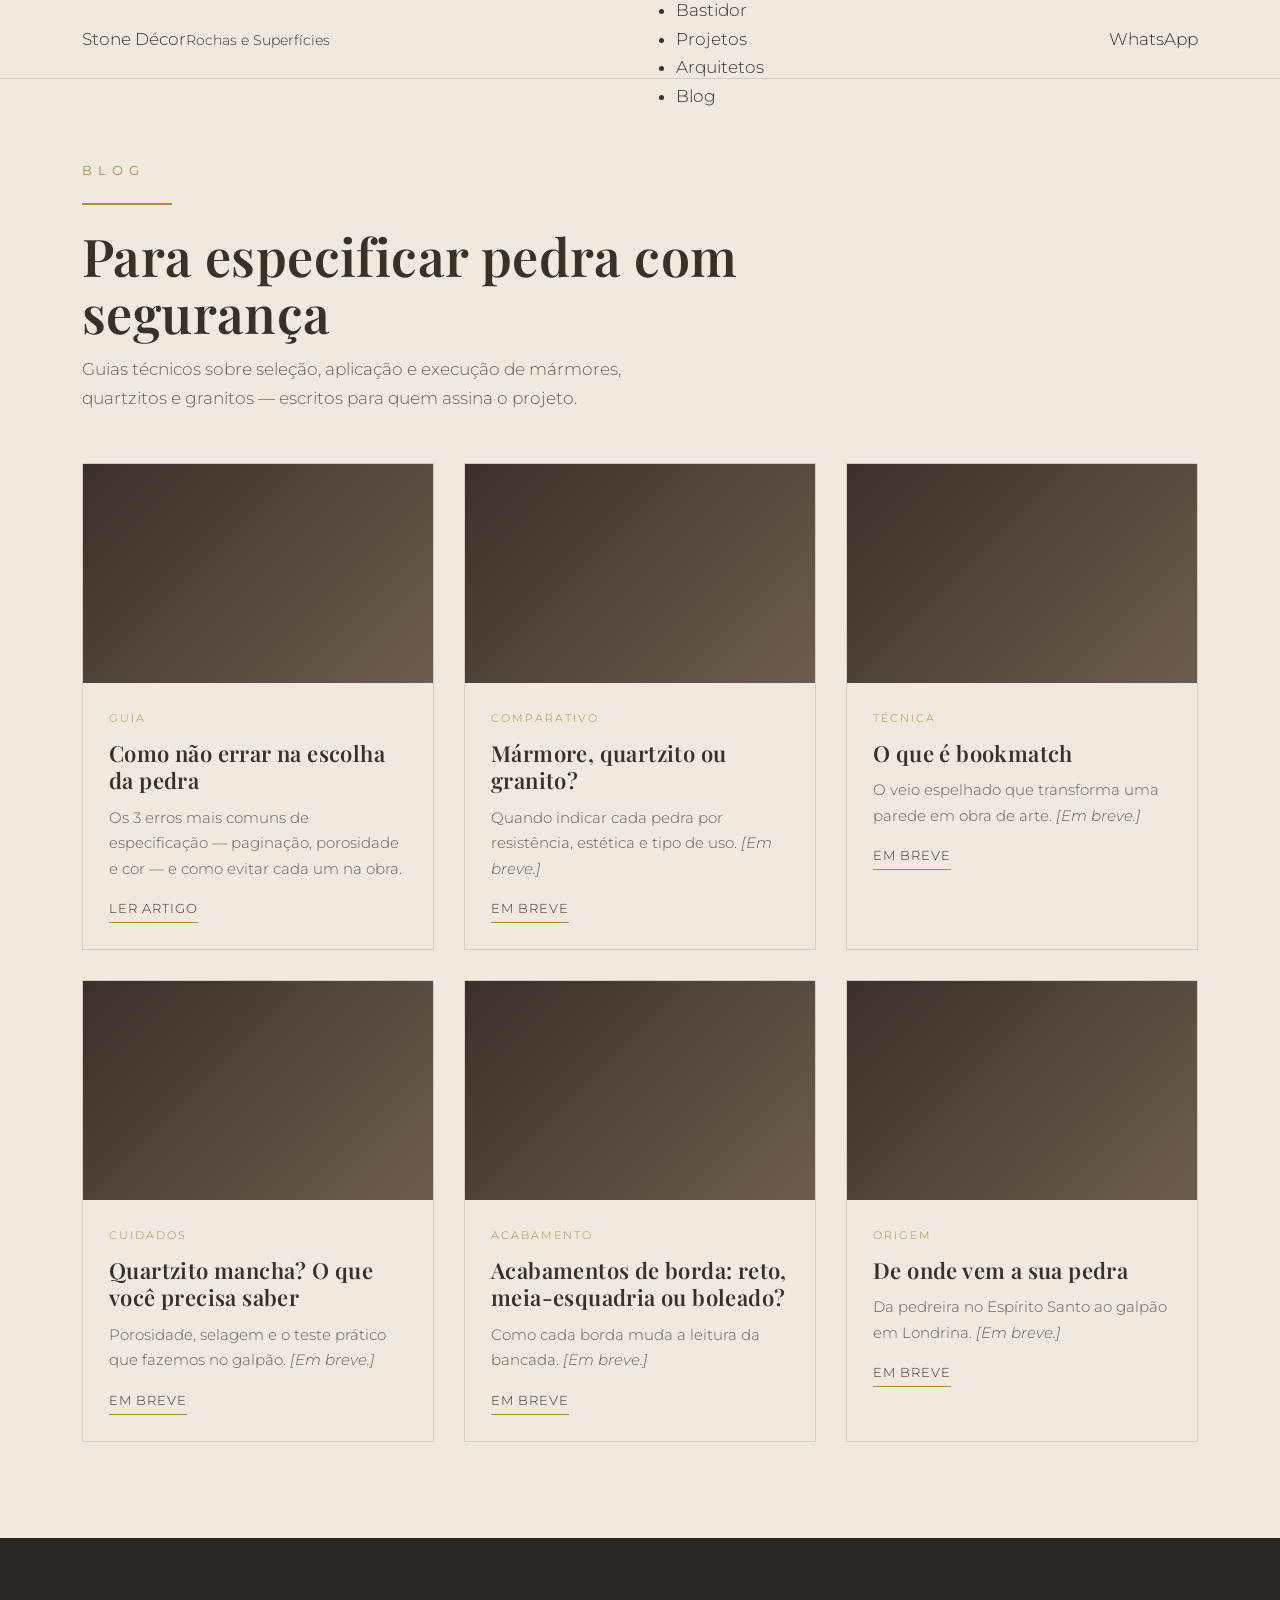
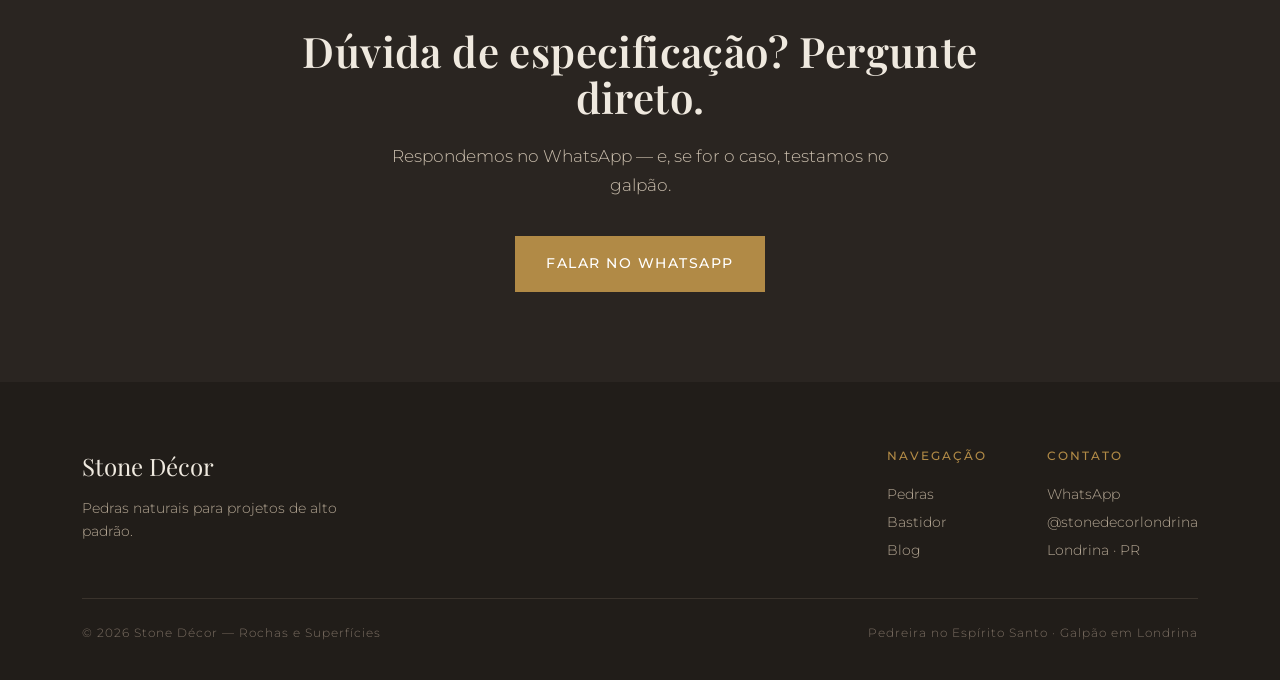
==== blog.html @ d8c4a052 "Site Stone Décor — landing + blog (v1) Co-Authored-By: Claude Opus 4.8 <noreply@anthropic.com>" ====
<!doctype html>
<html lang="pt-BR">
<head>
<meta charset="utf-8">
<meta name="viewport" content="width=device-width,initial-scale=1">
<title>Blog — Stone Décor | Conteúdo para especificar pedra com segurança</title>
<meta name="description" content="Guias técnicos sobre mármore, quartzito e granito para arquitetos e designers. Como escolher, especificar e evitar erros na obra.">
<link rel="stylesheet" href="styles.css">
</head>
<body>

<header>
  <div class="navwrap">
    <a class="brand" href="index.html">Stone Décor<small>Rochas e Superfícies</small></a>
    <ul>
      <li><a href="index.html#pedras">Pedras</a></li>
      <li><a href="index.html#prova">Bastidor</a></li>
      <li><a href="index.html#projetos">Projetos</a></li>
      <li><a href="index.html#arquiteto">Arquitetos</a></li>
      <li><a href="blog.html">Blog</a></li>
    </ul>
    <a class="wa" href="https://wa.me/5543000000000" target="_blank" rel="noopener">WhatsApp</a>
  </div>
</header>

<section style="padding-top:80px;padding-bottom:30px">
  <div class="wrap">
    <div class="kicker">Blog</div>
    <div class="rule"></div>
    <h2 style="font-size:clamp(32px,5vw,52px);max-width:720px">Para especificar pedra com segurança</h2>
    <p style="color:var(--muted);max-width:560px;margin-top:14px">Guias técnicos sobre seleção, aplicação e execução de mármores, quartzitos e granitos — escritos para quem assina o projeto.</p>
  </div>
</section>

<section style="padding-top:20px">
  <div class="wrap">
    <div class="posts">
      <a class="post" href="blog/como-nao-errar-na-escolha-da-pedra.html">
        <div class="ph"></div>
        <div class="body"><div class="tagp">Guia</div><h3>Como não errar na escolha da pedra</h3><p>Os 3 erros mais comuns de especificação — paginação, porosidade e cor — e como evitar cada um na obra.</p><span class="more">Ler artigo</span></div>
      </a>
      <a class="post" href="blog/como-nao-errar-na-escolha-da-pedra.html">
        <div class="ph"></div>
        <div class="body"><div class="tagp">Comparativo</div><h3>Mármore, quartzito ou granito?</h3><p>Quando indicar cada pedra por resistência, estética e tipo de uso. <em>[Em breve.]</em></p><span class="more">Em breve</span></div>
      </a>
      <a class="post" href="blog/como-nao-errar-na-escolha-da-pedra.html">
        <div class="ph"></div>
        <div class="body"><div class="tagp">Técnica</div><h3>O que é bookmatch</h3><p>O veio espelhado que transforma uma parede em obra de arte. <em>[Em breve.]</em></p><span class="more">Em breve</span></div>
      </a>
      <a class="post" href="blog/como-nao-errar-na-escolha-da-pedra.html">
        <div class="ph"></div>
        <div class="body"><div class="tagp">Cuidados</div><h3>Quartzito mancha? O que você precisa saber</h3><p>Porosidade, selagem e o teste prático que fazemos no galpão. <em>[Em breve.]</em></p><span class="more">Em breve</span></div>
      </a>
      <a class="post" href="blog/como-nao-errar-na-escolha-da-pedra.html">
        <div class="ph"></div>
        <div class="body"><div class="tagp">Acabamento</div><h3>Acabamentos de borda: reto, meia-esquadria ou boleado?</h3><p>Como cada borda muda a leitura da bancada. <em>[Em breve.]</em></p><span class="more">Em breve</span></div>
      </a>
      <a class="post" href="blog/como-nao-errar-na-escolha-da-pedra.html">
        <div class="ph"></div>
        <div class="body"><div class="tagp">Origem</div><h3>De onde vem a sua pedra</h3><p>Da pedreira no Espírito Santo ao galpão em Londrina. <em>[Em breve.]</em></p><span class="more">Em breve</span></div>
      </a>
    </div>
  </div>
</section>

<section class="cta" style="padding:90px 0">
  <div class="wrap">
    <h2 style="font-size:clamp(28px,4vw,42px)">Dúvida de especificação? Pergunte direto.</h2>
    <p>Respondemos no WhatsApp — e, se for o caso, testamos no galpão.</p>
    <a class="btn solid" href="https://wa.me/5543000000000" target="_blank" rel="noopener">Falar no WhatsApp</a>
  </div>
</section>

<footer>
  <div class="wrap">
    <div class="top">
      <div><div class="brand">Stone Décor</div><p style="margin-top:10px;max-width:280px">Pedras naturais para projetos de alto padrão.</p></div>
      <div class="cols">
        <div><h4>Navegação</h4><ul><li><a href="index.html#pedras">Pedras</a></li><li><a href="index.html#prova">Bastidor</a></li><li><a href="blog.html">Blog</a></li></ul></div>
        <div><h4>Contato</h4><ul><li><a href="https://wa.me/5543000000000" target="_blank" rel="noopener">WhatsApp</a></li><li><a href="https://instagram.com/stonedecorlondrina" target="_blank" rel="noopener">@stonedecorlondrina</a></li><li>Londrina · PR</li></ul></div>
      </div>
    </div>
    <div class="bottom"><span>© 2026 Stone Décor — Rochas e Superfícies</span><span>Pedreira no Espírito Santo · Galpão em Londrina</span></div>
  </div>
</footer>

</body>
</html>
---- styles.css ----
@import url('https://fonts.googleapis.com/css2?family=Playfair+Display:ital,wght@0,500;0,600;0,700;1,500&family=Montserrat:wght@300;400;500&display=swap');

:root{
  --espresso:#3a302a; --gold:#b18a46; --cream:#efe9df; --dark:#2a2521; --muted:#6b5d50;
  --cream-2:#e6dfd2; --line:#d6cdbd;
  --serif:'Playfair Display',serif; --sans:'Montserrat',sans-serif;
  --wrap:1180px;
}
*{margin:0;padding:0;box-sizing:border-box}
html{scroll-behavior:smooth}
body{font-family:var(--sans);font-weight:300;color:var(--espresso);background:var(--cream);line-height:1.7;font-size:17px;-webkit-font-smoothing:antialiased}
img{max-width:100%;display:block}
a{color:inherit;text-decoration:none}
.wrap{max-width:var(--wrap);margin:0 auto;padding:0 32px}
h1,h2,h3{font-family:var(--serif);font-weight:600;line-height:1.1;letter-spacing:.4px}
.kicker{font-family:var(--sans);font-weight:400;font-size:13px;letter-spacing:6px;text-transform:uppercase;color:var(--gold)}
.rule{width:90px;height:2px;background:var(--gold);margin:22px 0}
.btn{display:inline-block;font-family:var(--sans);font-weight:500;font-size:14px;letter-spacing:1.5px;text-transform:uppercase;padding:15px 30px;border:1.5px solid var(--gold);color:var(--espresso);background:transparent;transition:.25s;cursor:pointer}
.btn:hover{background:var(--gold);color:#fff}
.btn.solid{background:var(--gold);color:#fff}
.btn.solid:hover{background:var(--espresso);border-color:var(--espresso)}
.btn.light{border-color:var(--cream);color:var(--cream)}
.btn.light:hover{background:var(--cream);color:var(--espresso)}

/* NAV */
header{position:sticky;top:0;z-index:50;background:rgba(239,233,223,.92);backdrop-filter:blur(8px);border-bottom:1px solid var(--line)}
nav{display:flex;align-items:center;justify-content:space-between;height:78px}
nav .brand{font-family:var(--serif);font-weight:600;font-size:26px;letter-spacing:.5px}
nav .brand small{font-family:var(--sans);font-weight:400;font-size:10px;letter-spacing:4px;text-transform:uppercase;color:var(--muted);display:block;margin-top:-2px}
nav ul{display:flex;gap:30px;list-style:none}
nav ul a{font-size:13px;letter-spacing:1.5px;text-transform:uppercase;color:var(--muted);transition:.2s}
nav ul a:hover{color:var(--espresso)}
nav .wa{font-size:12px;letter-spacing:1.5px;text-transform:uppercase;padding:11px 22px;border:1.5px solid var(--gold);color:var(--espresso)}
nav .wa:hover{background:var(--gold);color:#fff}
.navwrap{display:flex;align-items:center;justify-content:space-between;height:78px;max-width:var(--wrap);margin:0 auto;padding:0 32px}

/* HERO */
.hero{position:relative;min-height:88vh;display:flex;align-items:center;color:var(--cream);overflow:hidden}
.hero .bg{position:absolute;inset:0;background:url('assets/chapa-hero.jpg') center/cover;filter:saturate(1.05)}
.hero .ov{position:absolute;inset:0;background:linear-gradient(100deg,rgba(28,24,20,.86) 0%,rgba(28,24,20,.62) 45%,rgba(28,24,20,.30) 100%)}
.hero .inner{position:relative;max-width:var(--wrap);margin:0 auto;padding:80px 32px;width:100%}
.hero h1{font-size:clamp(42px,6vw,82px);max-width:760px;color:var(--cream)}
.hero p{max-width:520px;margin:26px 0 38px;font-size:19px;color:#e3d9cb}
.hero .acts{display:flex;gap:16px;flex-wrap:wrap}

/* SECTIONS */
section{padding:96px 0}
.sec-head{max-width:640px;margin-bottom:54px}
.sec-head h2{font-size:clamp(30px,4vw,46px)}
.sec-head p{color:var(--muted);margin-top:14px}
.bg-cream2{background:var(--cream-2)}
.bg-dark{background:var(--dark);color:var(--cream)}
.bg-dark .sec-head p,.bg-dark .muted{color:#c9bdac}
.bg-dark h2{color:var(--cream)}

/* CARDS repertório */
.cards{display:grid;grid-template-columns:repeat(4,1fr);gap:1px;background:var(--line);border:1px solid var(--line)}
.card{background:var(--cream);padding:40px 30px;min-height:230px;display:flex;flex-direction:column;justify-content:space-between;transition:.25s}
.card:hover{background:#fff}
.card .n{font-family:var(--serif);font-size:18px;color:var(--gold)}
.card h3{font-size:25px;margin:18px 0 10px}
.card p{font-size:15px;color:var(--muted)}

/* PROVA steps */
.steps{display:grid;grid-template-columns:repeat(4,1fr);gap:28px;margin-top:10px}
.step{border-top:2px solid var(--gold);padding-top:20px}
.step .s{font-family:var(--serif);font-size:15px;color:var(--gold);letter-spacing:2px}
.step h3{font-size:22px;margin:10px 0 8px;color:var(--cream)}
.step p{font-size:15px;color:#c9bdac}

/* PROJETOS grid */
.projects{display:grid;grid-template-columns:repeat(3,1fr);gap:24px}
.proj{aspect-ratio:4/5;background:linear-gradient(135deg,#cdbfa8,#9a8a72);position:relative;display:flex;align-items:flex-end;color:#fff;overflow:hidden}
.proj .meta{position:relative;padding:24px;width:100%;background:linear-gradient(transparent,rgba(28,24,20,.7))}
.proj .meta strong{font-family:var(--serif);font-weight:600;font-size:22px;display:block}
.proj .meta span{font-size:13px;letter-spacing:1px;color:#e3d9cb}

/* ARQUITETO split */
.split{display:grid;grid-template-columns:1.1fr 1fr;gap:64px;align-items:center}
.split ul{list-style:none;margin-top:24px}
.split li{padding:16px 0;border-bottom:1px solid var(--line);display:flex;gap:14px;font-size:16px}
.split li b{font-family:var(--serif);font-weight:600;color:var(--gold);font-size:15px;min-width:18px}
.split .imgcol{aspect-ratio:3/4;background:url('assets/chapa-hero.jpg') center/cover;border:8px solid #fff;box-shadow:0 20px 60px rgba(58,48,42,.18)}

/* BLOG teaser / list */
.posts{display:grid;grid-template-columns:repeat(3,1fr);gap:30px}
.post{background:var(--cream);border:1px solid var(--line);transition:.25s}
.post:hover{box-shadow:0 16px 40px rgba(58,48,42,.1);transform:translateY(-3px)}
.post .ph{aspect-ratio:16/10;background:linear-gradient(135deg,var(--espresso),var(--muted))}
.post .body{padding:26px}
.post .tagp{font-size:11px;letter-spacing:2px;text-transform:uppercase;color:var(--gold)}
.post h3{font-size:22px;margin:12px 0 10px;line-height:1.25}
.post p{font-size:15px;color:var(--muted)}
.post .more{margin-top:16px;font-size:13px;letter-spacing:1px;text-transform:uppercase;color:var(--espresso);border-bottom:1px solid var(--gold);display:inline-block;padding-bottom:3px}

/* CTA band */
.cta{background:var(--dark);color:var(--cream);text-align:center;padding:110px 0}
.cta h2{font-size:clamp(32px,5vw,56px);color:var(--cream);max-width:760px;margin:0 auto}
.cta p{color:#c9bdac;margin:22px auto 36px;max-width:520px}

/* FOOTER */
footer{background:#211d19;color:#b6a895;padding:64px 0 36px;font-size:14px}
footer .top{display:flex;justify-content:space-between;gap:40px;flex-wrap:wrap;border-bottom:1px solid #3a332c;padding-bottom:34px}
footer .brand{font-family:var(--serif);font-size:24px;color:var(--cream)}
footer a:hover{color:var(--gold)}
footer .cols{display:flex;gap:60px;flex-wrap:wrap}
footer h4{font-family:var(--sans);font-weight:500;font-size:12px;letter-spacing:2px;text-transform:uppercase;color:var(--gold);margin-bottom:14px}
footer ul{list-style:none;line-height:2}
footer .bottom{padding-top:24px;display:flex;justify-content:space-between;flex-wrap:wrap;gap:10px;color:#7d7064;font-size:12px;letter-spacing:1px}

/* ARTICLE */
.article{max-width:740px;margin:0 auto;padding:70px 32px}
.article .kicker{margin-bottom:14px}
.article h1{font-size:clamp(34px,5vw,52px);margin-bottom:18px}
.article .meta{color:var(--muted);font-size:14px;letter-spacing:1px;margin-bottom:40px;border-bottom:1px solid var(--line);padding-bottom:24px}
.article h2{font-size:30px;margin:42px 0 14px}
.article p{margin-bottom:20px}
.article ul.read{margin:0 0 20px 22px}
.article ul.read li{margin-bottom:8px}
.article .pull{font-family:var(--serif);font-size:26px;font-style:italic;color:var(--espresso);border-left:3px solid var(--gold);padding:8px 0 8px 24px;margin:34px 0}

@media(max-width:920px){
  nav ul{display:none}
  .cards,.steps,.projects,.posts,.split{grid-template-columns:1fr}
  .split{gap:36px}
  .cards .card{min-height:auto}
}
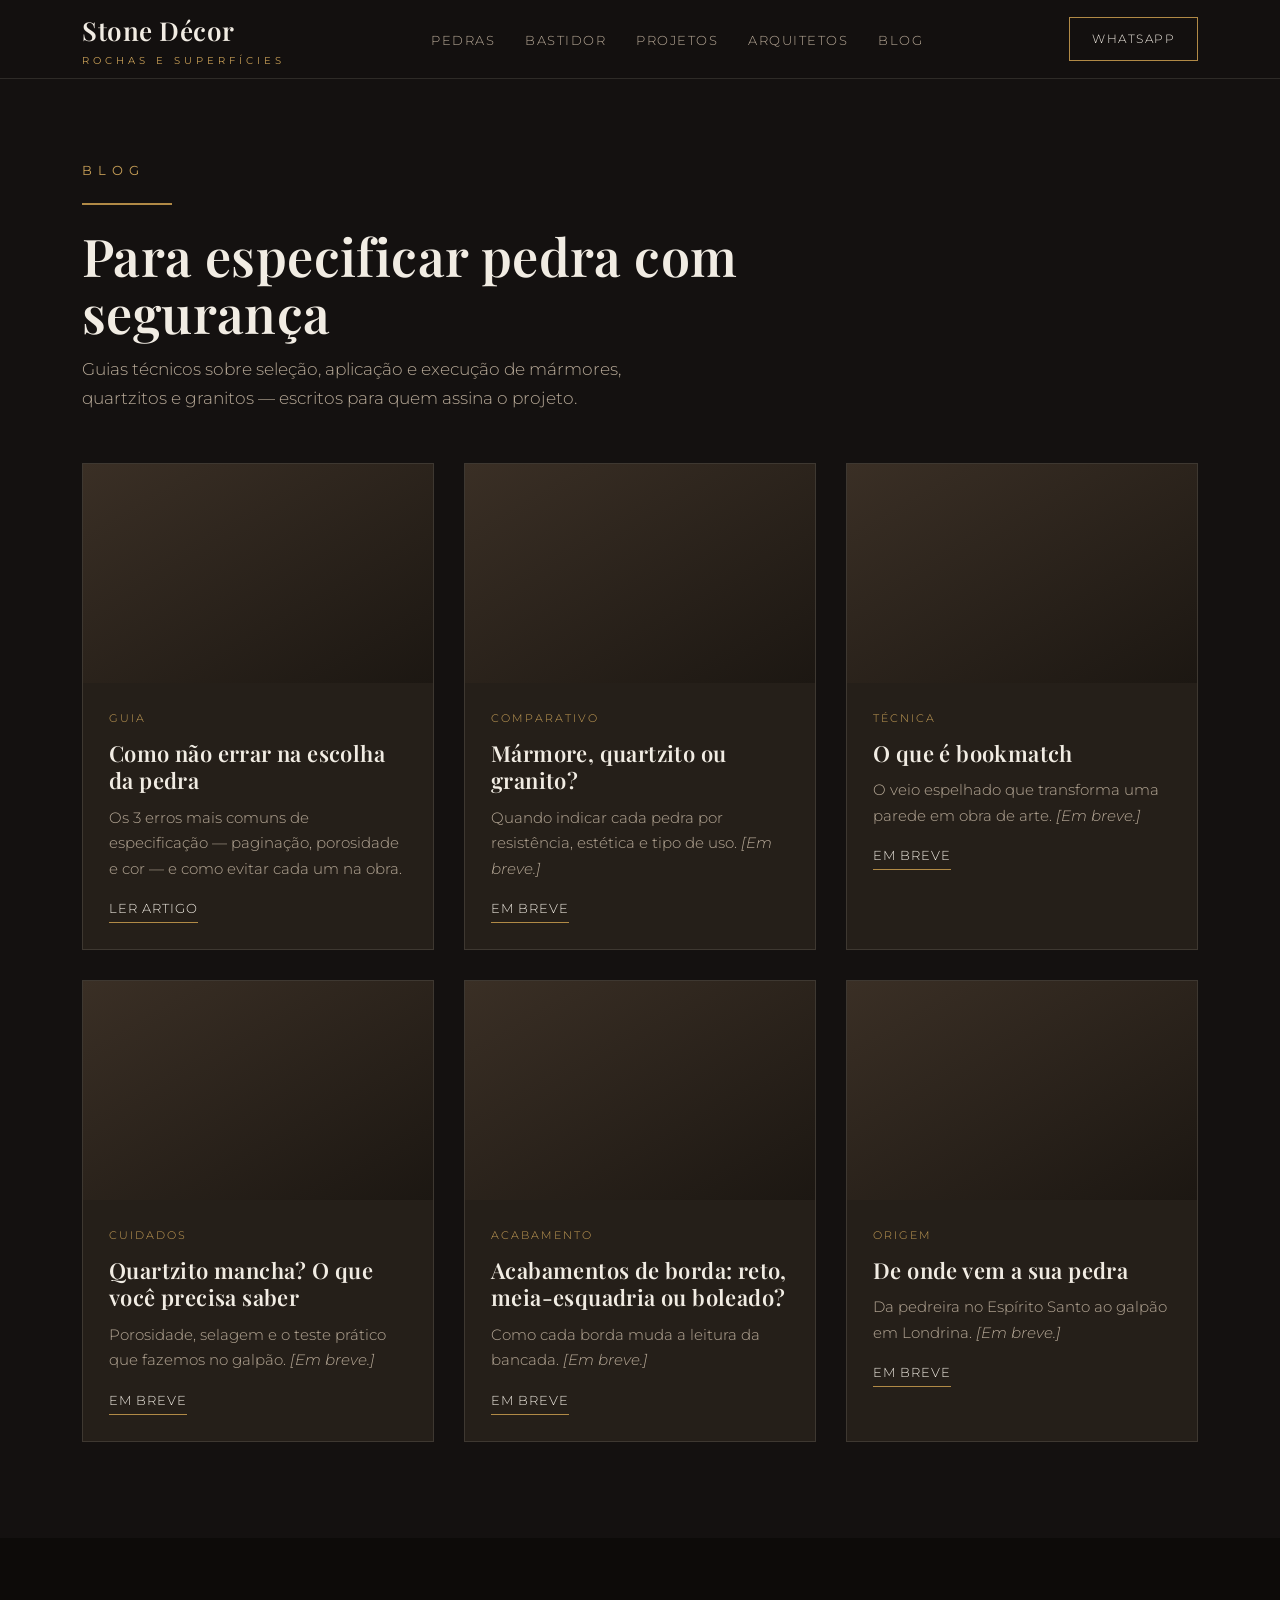
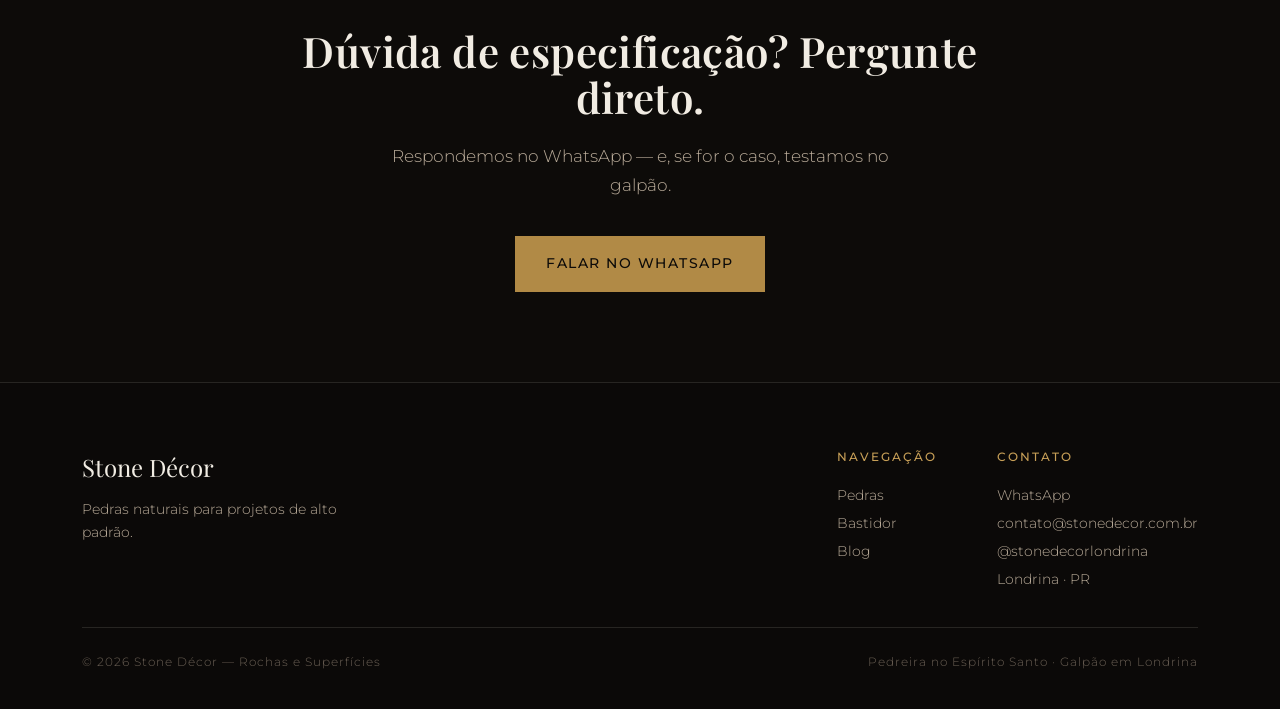
==== commit e80de340: "Adiciona galerias de projeto, showroom, SEO técnico e menu mobile Inclui fotos reais de projetos por" ====
--- a/blog.html
+++ b/blog.html
@@ -5,6 +5,23 @@
 <meta name="viewport" content="width=device-width,initial-scale=1">
 <title>Blog — Stone Décor | Conteúdo para especificar pedra com segurança</title>
 <meta name="description" content="Guias técnicos sobre mármore, quartzito e granito para arquitetos e designers. Como escolher, especificar e evitar erros na obra.">
+<link rel="canonical" href="https://stonedecor.com.br/blog.html">
+<meta name="theme-color" content="#141110">
+<link rel="icon" href="assets/favicon.png" type="image/png">
+<link rel="apple-touch-icon" href="assets/apple-touch-icon.png">
+<meta property="og:type" content="website">
+<meta property="og:locale" content="pt_BR">
+<meta property="og:site_name" content="Stone Décor">
+<meta property="og:title" content="Blog — Stone Décor">
+<meta property="og:description" content="Guias técnicos sobre mármore, quartzito e granito para arquitetos e designers.">
+<meta property="og:image" content="https://stonedecor.com.br/assets/og.png">
+<meta property="og:url" content="https://stonedecor.com.br/blog.html">
+<meta name="twitter:card" content="summary_large_image">
+<meta name="twitter:title" content="Blog — Stone Décor">
+<meta name="twitter:description" content="Guias técnicos sobre mármore, quartzito e granito para arquitetos e designers.">
+<meta name="twitter:image" content="https://stonedecor.com.br/assets/og.png">
+<link rel="preconnect" href="https://fonts.googleapis.com">
+<link rel="preconnect" href="https://fonts.gstatic.com" crossorigin>
 <link rel="stylesheet" href="styles.css">
 </head>
 <body>
@@ -20,6 +37,7 @@
       <li><a href="blog.html">Blog</a></li>
     </ul>
     <a class="wa" href="https://wa.me/5543000000000" target="_blank" rel="noopener">WhatsApp</a>
+    <button class="navtoggle" aria-label="Abrir menu" aria-expanded="false"><span></span><span></span><span></span></button>
   </div>
 </header>
 
@@ -77,12 +95,13 @@
       <div><div class="brand">Stone Décor</div><p style="margin-top:10px;max-width:280px">Pedras naturais para projetos de alto padrão.</p></div>
       <div class="cols">
         <div><h4>Navegação</h4><ul><li><a href="index.html#pedras">Pedras</a></li><li><a href="index.html#prova">Bastidor</a></li><li><a href="blog.html">Blog</a></li></ul></div>
-        <div><h4>Contato</h4><ul><li><a href="https://wa.me/5543000000000" target="_blank" rel="noopener">WhatsApp</a></li><li><a href="https://instagram.com/stonedecorlondrina" target="_blank" rel="noopener">@stonedecorlondrina</a></li><li>Londrina · PR</li></ul></div>
+        <div><h4>Contato</h4><ul><li><a href="https://wa.me/5543000000000" target="_blank" rel="noopener">WhatsApp</a></li><li><a href="mailto:contato@stonedecor.com.br">contato@stonedecor.com.br</a></li><li><a href="https://instagram.com/stonedecorlondrina" target="_blank" rel="noopener">@stonedecorlondrina</a></li><li>Londrina · PR</li></ul></div>
       </div>
     </div>
     <div class="bottom"><span>© 2026 Stone Décor — Rochas e Superfícies</span><span>Pedreira no Espírito Santo · Galpão em Londrina</span></div>
   </div>
 </footer>
 
+<script src="nav.js" defer></script>
 </body>
 </html>
--- a/styles.css
+++ b/styles.css
@@ -1,127 +1,160 @@
 @import url('https://fonts.googleapis.com/css2?family=Playfair+Display:ital,wght@0,500;0,600;0,700;1,500&family=Montserrat:wght@300;400;500&display=swap');
 
 :root{
-  --espresso:#3a302a; --gold:#b18a46; --cream:#efe9df; --dark:#2a2521; --muted:#6b5d50;
-  --cream-2:#e6dfd2; --line:#d6cdbd;
+  --bg:#141110; --bg2:#1c1814; --bg3:#251f19; --deep:#0d0b09;
+  --ink:#f1ece3; --ink-2:#b8aa98; --gold:#b18a46; --gold-2:#c79f57;
+  --line:rgba(239,233,223,0.12); --line-2:rgba(239,233,223,0.22);
   --serif:'Playfair Display',serif; --sans:'Montserrat',sans-serif;
   --wrap:1180px;
 }
 *{margin:0;padding:0;box-sizing:border-box}
 html{scroll-behavior:smooth}
-body{font-family:var(--sans);font-weight:300;color:var(--espresso);background:var(--cream);line-height:1.7;font-size:17px;-webkit-font-smoothing:antialiased}
+body{font-family:var(--sans);font-weight:300;color:var(--ink-2);background:var(--bg);line-height:1.7;font-size:17px;-webkit-font-smoothing:antialiased}
 img{max-width:100%;display:block}
 a{color:inherit;text-decoration:none}
 .wrap{max-width:var(--wrap);margin:0 auto;padding:0 32px}
-h1,h2,h3{font-family:var(--serif);font-weight:600;line-height:1.1;letter-spacing:.4px}
-.kicker{font-family:var(--sans);font-weight:400;font-size:13px;letter-spacing:6px;text-transform:uppercase;color:var(--gold)}
+h1,h2,h3{font-family:var(--serif);font-weight:600;line-height:1.1;letter-spacing:.4px;color:var(--ink)}
+.kicker{font-family:var(--sans);font-weight:400;font-size:13px;letter-spacing:6px;text-transform:uppercase;color:var(--gold-2)}
 .rule{width:90px;height:2px;background:var(--gold);margin:22px 0}
-.btn{display:inline-block;font-family:var(--sans);font-weight:500;font-size:14px;letter-spacing:1.5px;text-transform:uppercase;padding:15px 30px;border:1.5px solid var(--gold);color:var(--espresso);background:transparent;transition:.25s;cursor:pointer}
-.btn:hover{background:var(--gold);color:#fff}
-.btn.solid{background:var(--gold);color:#fff}
-.btn.solid:hover{background:var(--espresso);border-color:var(--espresso)}
-.btn.light{border-color:var(--cream);color:var(--cream)}
-.btn.light:hover{background:var(--cream);color:var(--espresso)}
+.btn{display:inline-block;font-family:var(--sans);font-weight:500;font-size:14px;letter-spacing:1.5px;text-transform:uppercase;padding:15px 30px;border:1.5px solid var(--gold);color:var(--ink);background:transparent;transition:.25s;cursor:pointer}
+.btn:hover{background:var(--gold);color:var(--deep)}
+.btn.solid{background:var(--gold);color:var(--deep)}
+.btn.solid:hover{background:var(--gold-2);border-color:var(--gold-2)}
+.btn.light{border-color:var(--ink);color:var(--ink)}
+.btn.light:hover{background:var(--ink);color:var(--deep)}
 
 /* NAV */
-header{position:sticky;top:0;z-index:50;background:rgba(239,233,223,.92);backdrop-filter:blur(8px);border-bottom:1px solid var(--line)}
-nav{display:flex;align-items:center;justify-content:space-between;height:78px}
-nav .brand{font-family:var(--serif);font-weight:600;font-size:26px;letter-spacing:.5px}
-nav .brand small{font-family:var(--sans);font-weight:400;font-size:10px;letter-spacing:4px;text-transform:uppercase;color:var(--muted);display:block;margin-top:-2px}
-nav ul{display:flex;gap:30px;list-style:none}
-nav ul a{font-size:13px;letter-spacing:1.5px;text-transform:uppercase;color:var(--muted);transition:.2s}
-nav ul a:hover{color:var(--espresso)}
-nav .wa{font-size:12px;letter-spacing:1.5px;text-transform:uppercase;padding:11px 22px;border:1.5px solid var(--gold);color:var(--espresso)}
-nav .wa:hover{background:var(--gold);color:#fff}
+header{position:sticky;top:0;z-index:50;background:rgba(20,17,16,.86);backdrop-filter:blur(10px);border-bottom:1px solid var(--line)}
 .navwrap{display:flex;align-items:center;justify-content:space-between;height:78px;max-width:var(--wrap);margin:0 auto;padding:0 32px}
+.navwrap .brand{font-family:var(--serif);font-weight:600;font-size:26px;letter-spacing:.5px;color:var(--ink)}
+.navwrap .brand small{font-family:var(--sans);font-weight:400;font-size:10px;letter-spacing:4px;text-transform:uppercase;color:var(--gold-2);display:block;margin-top:-2px}
+.navwrap ul{display:flex;gap:30px;list-style:none}
+.navwrap ul a{font-size:13px;letter-spacing:1.5px;text-transform:uppercase;color:var(--ink-2);transition:.2s}
+.navwrap ul a:hover{color:var(--gold-2)}
+.navwrap .wa{font-size:12px;letter-spacing:1.5px;text-transform:uppercase;padding:11px 22px;border:1.5px solid var(--gold);color:var(--ink)}
+.navwrap .wa:hover{background:var(--gold);color:var(--deep)}
+.navtoggle{display:none;flex-direction:column;justify-content:center;gap:5px;width:38px;height:38px;background:none;border:none;cursor:pointer;padding:0;margin-left:14px}
+.navtoggle span{display:block;width:24px;height:2px;background:var(--ink)}
 
 /* HERO */
-.hero{position:relative;min-height:88vh;display:flex;align-items:center;color:var(--cream);overflow:hidden}
-.hero .bg{position:absolute;inset:0;background:url('assets/chapa-hero.jpg') center/cover;filter:saturate(1.05)}
-.hero .ov{position:absolute;inset:0;background:linear-gradient(100deg,rgba(28,24,20,.86) 0%,rgba(28,24,20,.62) 45%,rgba(28,24,20,.30) 100%)}
+.hero{position:relative;min-height:88vh;display:flex;align-items:center;color:var(--ink);overflow:hidden}
+.hero .bg{position:absolute;inset:0;background:url('assets/hero.jpg') center/cover;filter:saturate(1.03)}
+.hero .ov{position:absolute;inset:0;background:linear-gradient(100deg,rgba(13,11,9,.92) 0%,rgba(13,11,9,.70) 45%,rgba(13,11,9,.38) 100%)}
 .hero .inner{position:relative;max-width:var(--wrap);margin:0 auto;padding:80px 32px;width:100%}
-.hero h1{font-size:clamp(42px,6vw,82px);max-width:760px;color:var(--cream)}
-.hero p{max-width:520px;margin:26px 0 38px;font-size:19px;color:#e3d9cb}
+.hero h1{font-size:clamp(42px,6vw,82px);max-width:760px;color:var(--ink)}
+.hero p{max-width:520px;margin:26px 0 38px;font-size:19px;color:#ddd2c2}
 .hero .acts{display:flex;gap:16px;flex-wrap:wrap}
 
 /* SECTIONS */
-section{padding:96px 0}
+section{padding:96px 0;background:var(--bg)}
 .sec-head{max-width:640px;margin-bottom:54px}
 .sec-head h2{font-size:clamp(30px,4vw,46px)}
-.sec-head p{color:var(--muted);margin-top:14px}
-.bg-cream2{background:var(--cream-2)}
-.bg-dark{background:var(--dark);color:var(--cream)}
-.bg-dark .sec-head p,.bg-dark .muted{color:#c9bdac}
-.bg-dark h2{color:var(--cream)}
+.sec-head p{color:var(--ink-2);margin-top:14px}
+.bg-cream2{background:var(--bg2)}
+.bg-dark{background:var(--deep)}
 
 /* CARDS repertório */
 .cards{display:grid;grid-template-columns:repeat(4,1fr);gap:1px;background:var(--line);border:1px solid var(--line)}
-.card{background:var(--cream);padding:40px 30px;min-height:230px;display:flex;flex-direction:column;justify-content:space-between;transition:.25s}
-.card:hover{background:#fff}
-.card .n{font-family:var(--serif);font-size:18px;color:var(--gold)}
-.card h3{font-size:25px;margin:18px 0 10px}
-.card p{font-size:15px;color:var(--muted)}
+.card{background:var(--bg3);padding:40px 30px;min-height:230px;display:flex;flex-direction:column;justify-content:flex-start;transition:.25s}
+.card:hover{background:#2e2720}
+.card .n{font-family:var(--serif);font-size:18px;color:var(--gold-2);margin-bottom:22px}
+.card h3{font-size:25px;margin:0 0 10px}
+.card p{font-size:15px;color:var(--ink-2)}
 
 /* PROVA steps */
 .steps{display:grid;grid-template-columns:repeat(4,1fr);gap:28px;margin-top:10px}
 .step{border-top:2px solid var(--gold);padding-top:20px}
-.step .s{font-family:var(--serif);font-size:15px;color:var(--gold);letter-spacing:2px}
-.step h3{font-size:22px;margin:10px 0 8px;color:var(--cream)}
-.step p{font-size:15px;color:#c9bdac}
+.step .s{font-family:var(--serif);font-size:15px;color:var(--gold-2);letter-spacing:2px}
+.step h3{font-size:22px;margin:10px 0 8px}
+.step p{font-size:15px;color:var(--ink-2)}
 
 /* PROJETOS grid */
 .projects{display:grid;grid-template-columns:repeat(3,1fr);gap:24px}
-.proj{aspect-ratio:4/5;background:linear-gradient(135deg,#cdbfa8,#9a8a72);position:relative;display:flex;align-items:flex-end;color:#fff;overflow:hidden}
-.proj .meta{position:relative;padding:24px;width:100%;background:linear-gradient(transparent,rgba(28,24,20,.7))}
-.proj .meta strong{font-family:var(--serif);font-weight:600;font-size:22px;display:block}
-.proj .meta span{font-size:13px;letter-spacing:1px;color:#e3d9cb}
+.proj{aspect-ratio:4/5;background:linear-gradient(150deg,#3a2f25,#1c1712);position:relative;display:flex;align-items:flex-end;color:#fff;overflow:hidden;border:1px solid var(--line)}
+.proj .meta{position:relative;padding:24px;width:100%;background:linear-gradient(transparent,rgba(8,6,5,.85))}
+.proj .meta strong{font-family:var(--serif);font-weight:600;font-size:22px;display:block;color:var(--ink)}
+.proj .meta span{font-size:13px;letter-spacing:1px;color:var(--gold-2)}
+
+/* PROJETOS POR AMBIENTE */
+.ambientes{display:flex;flex-direction:column;gap:60px}
+.amb-head{display:flex;align-items:baseline;gap:18px;border-bottom:1px solid var(--line);padding-bottom:14px;margin-bottom:26px}
+.amb-head h3{font-size:28px}
+.amb-head span{font-size:12px;letter-spacing:2px;text-transform:uppercase;color:var(--gold-2)}
+.gallery{display:grid;grid-template-columns:repeat(3,1fr);gap:18px}
+.gphoto{aspect-ratio:4/5;background-size:cover;background-position:center;position:relative;overflow:hidden;transition:.25s}
+.gphoto:hover{box-shadow:0 16px 40px rgba(0,0,0,.45)}
+.gphoto .cap{position:absolute;left:0;right:0;bottom:0;padding:18px;background:linear-gradient(transparent,rgba(8,6,5,.82))}
+.gphoto .cap strong{font-family:var(--serif);font-weight:600;font-size:18px;color:var(--ink);display:block}
+.gphoto .cap span{font-size:12px;letter-spacing:1px;color:var(--gold-2)}
+.soon{aspect-ratio:4/5;border:1px dashed var(--line-2);display:flex;align-items:center;justify-content:center;text-align:center;color:var(--ink-2);font-size:12px;letter-spacing:2px;text-transform:uppercase;padding:20px}
+.amb-feature{aspect-ratio:16/9;background-size:cover;background-position:center;position:relative;overflow:hidden;margin-bottom:18px}
+.amb-feature .cap{position:absolute;left:0;right:0;bottom:0;padding:24px;background:linear-gradient(transparent,rgba(8,6,5,.82))}
+.amb-feature .cap strong{font-family:var(--serif);font-weight:600;font-size:22px;color:var(--ink);display:block}
+.amb-feature .cap span{font-size:12px;letter-spacing:1px;color:var(--gold-2)}
 
 /* ARQUITETO split */
 .split{display:grid;grid-template-columns:1.1fr 1fr;gap:64px;align-items:center}
 .split ul{list-style:none;margin-top:24px}
-.split li{padding:16px 0;border-bottom:1px solid var(--line);display:flex;gap:14px;font-size:16px}
+.split li{padding:16px 0;border-bottom:1px solid var(--line);display:flex;gap:14px;font-size:16px;color:var(--ink-2)}
 .split li b{font-family:var(--serif);font-weight:600;color:var(--gold);font-size:15px;min-width:18px}
-.split .imgcol{aspect-ratio:3/4;background:url('assets/chapa-hero.jpg') center/cover;border:8px solid #fff;box-shadow:0 20px 60px rgba(58,48,42,.18)}
+.split .imgcol{aspect-ratio:3/4;background:url('assets/chapa-hero.jpg') center/cover;border:1px solid var(--line-2);box-shadow:0 24px 60px rgba(0,0,0,.45)}
 
-/* BLOG teaser / list */
+/* SHOWROOM */
+.showroom-grid{display:grid;grid-template-columns:1.2fr 1fr;gap:56px;align-items:center}
+.showroom-img{aspect-ratio:3/2;background-size:cover;background-position:center;box-shadow:0 24px 60px rgba(0,0,0,.5)}
+.address{font-family:var(--serif);font-size:23px;color:var(--ink);margin:20px 0 30px;line-height:1.5}
+.showroom-grid .acts{display:flex;gap:14px;flex-wrap:wrap}
+
+/* BLOG */
 .posts{display:grid;grid-template-columns:repeat(3,1fr);gap:30px}
-.post{background:var(--cream);border:1px solid var(--line);transition:.25s}
-.post:hover{box-shadow:0 16px 40px rgba(58,48,42,.1);transform:translateY(-3px)}
-.post .ph{aspect-ratio:16/10;background:linear-gradient(135deg,var(--espresso),var(--muted))}
+.post{background:var(--bg3);border:1px solid var(--line);transition:.25s}
+.post:hover{box-shadow:0 16px 40px rgba(0,0,0,.4);transform:translateY(-3px);border-color:var(--line-2)}
+.post .ph{aspect-ratio:16/10;background:linear-gradient(150deg,#3a2f25,#1c1712)}
 .post .body{padding:26px}
-.post .tagp{font-size:11px;letter-spacing:2px;text-transform:uppercase;color:var(--gold)}
+.post .tagp{font-size:11px;letter-spacing:2px;text-transform:uppercase;color:var(--gold-2)}
 .post h3{font-size:22px;margin:12px 0 10px;line-height:1.25}
-.post p{font-size:15px;color:var(--muted)}
-.post .more{margin-top:16px;font-size:13px;letter-spacing:1px;text-transform:uppercase;color:var(--espresso);border-bottom:1px solid var(--gold);display:inline-block;padding-bottom:3px}
+.post p{font-size:15px;color:var(--ink-2)}
+.post .more{margin-top:16px;font-size:13px;letter-spacing:1px;text-transform:uppercase;color:var(--ink);border-bottom:1px solid var(--gold);display:inline-block;padding-bottom:3px}
 
 /* CTA band */
-.cta{background:var(--dark);color:var(--cream);text-align:center;padding:110px 0}
-.cta h2{font-size:clamp(32px,5vw,56px);color:var(--cream);max-width:760px;margin:0 auto}
-.cta p{color:#c9bdac;margin:22px auto 36px;max-width:520px}
+.cta{background:var(--deep);color:var(--ink);text-align:center;padding:110px 0}
+.cta h2{font-size:clamp(32px,5vw,56px);color:var(--ink);max-width:760px;margin:0 auto}
+.cta p{color:var(--ink-2);margin:22px auto 36px;max-width:520px}
 
 /* FOOTER */
-footer{background:#211d19;color:#b6a895;padding:64px 0 36px;font-size:14px}
-footer .top{display:flex;justify-content:space-between;gap:40px;flex-wrap:wrap;border-bottom:1px solid #3a332c;padding-bottom:34px}
-footer .brand{font-family:var(--serif);font-size:24px;color:var(--cream)}
-footer a:hover{color:var(--gold)}
+footer{background:#0b0908;color:var(--ink-2);padding:64px 0 36px;font-size:14px;border-top:1px solid var(--line)}
+footer .top{display:flex;justify-content:space-between;gap:40px;flex-wrap:wrap;border-bottom:1px solid var(--line);padding-bottom:34px}
+footer .brand{font-family:var(--serif);font-size:24px;color:var(--ink)}
+footer a:hover{color:var(--gold-2)}
 footer .cols{display:flex;gap:60px;flex-wrap:wrap}
-footer h4{font-family:var(--sans);font-weight:500;font-size:12px;letter-spacing:2px;text-transform:uppercase;color:var(--gold);margin-bottom:14px}
+footer h4{font-family:var(--sans);font-weight:500;font-size:12px;letter-spacing:2px;text-transform:uppercase;color:var(--gold-2);margin-bottom:14px}
 footer ul{list-style:none;line-height:2}
-footer .bottom{padding-top:24px;display:flex;justify-content:space-between;flex-wrap:wrap;gap:10px;color:#7d7064;font-size:12px;letter-spacing:1px}
+footer .bottom{padding-top:24px;display:flex;justify-content:space-between;flex-wrap:wrap;gap:10px;color:#6b6055;font-size:12px;letter-spacing:1px}
 
 /* ARTICLE */
 .article{max-width:740px;margin:0 auto;padding:70px 32px}
 .article .kicker{margin-bottom:14px}
 .article h1{font-size:clamp(34px,5vw,52px);margin-bottom:18px}
-.article .meta{color:var(--muted);font-size:14px;letter-spacing:1px;margin-bottom:40px;border-bottom:1px solid var(--line);padding-bottom:24px}
+.article .meta{color:var(--ink-2);font-size:14px;letter-spacing:1px;margin-bottom:40px;border-bottom:1px solid var(--line);padding-bottom:24px}
 .article h2{font-size:30px;margin:42px 0 14px}
-.article p{margin-bottom:20px}
+.article p{margin-bottom:20px;color:#c9bdac}
 .article ul.read{margin:0 0 20px 22px}
-.article ul.read li{margin-bottom:8px}
-.article .pull{font-family:var(--serif);font-size:26px;font-style:italic;color:var(--espresso);border-left:3px solid var(--gold);padding:8px 0 8px 24px;margin:34px 0}
+.article ul.read li{margin-bottom:8px;color:#c9bdac}
+.article .pull{font-family:var(--serif);font-size:26px;font-style:italic;color:var(--ink);border-left:3px solid var(--gold);padding:8px 0 8px 24px;margin:34px 0}
 
-@media(max-width:920px){
-  nav ul{display:none}
-  .cards,.steps,.projects,.posts,.split{grid-template-columns:1fr}
+@media(max-width:700px){
+  .navwrap{position:relative}
+  .navwrap ul{display:none}
+  .navwrap.nav-open ul{
+    display:flex;flex-direction:column;gap:0;
+    position:absolute;top:78px;left:0;right:0;
+    background:var(--bg2);border-bottom:1px solid var(--line);
+    padding:6px 32px 18px;
+  }
+  .navwrap.nav-open ul li{width:100%}
+  .navwrap.nav-open ul a{display:block;padding:14px 0;border-bottom:1px solid var(--line)}
+  .navtoggle{display:flex}
+  .cards,.steps,.projects,.posts,.split,.gallery,.showroom-grid{grid-template-columns:1fr}
   .split{gap:36px}
   .cards .card{min-height:auto}
 }
